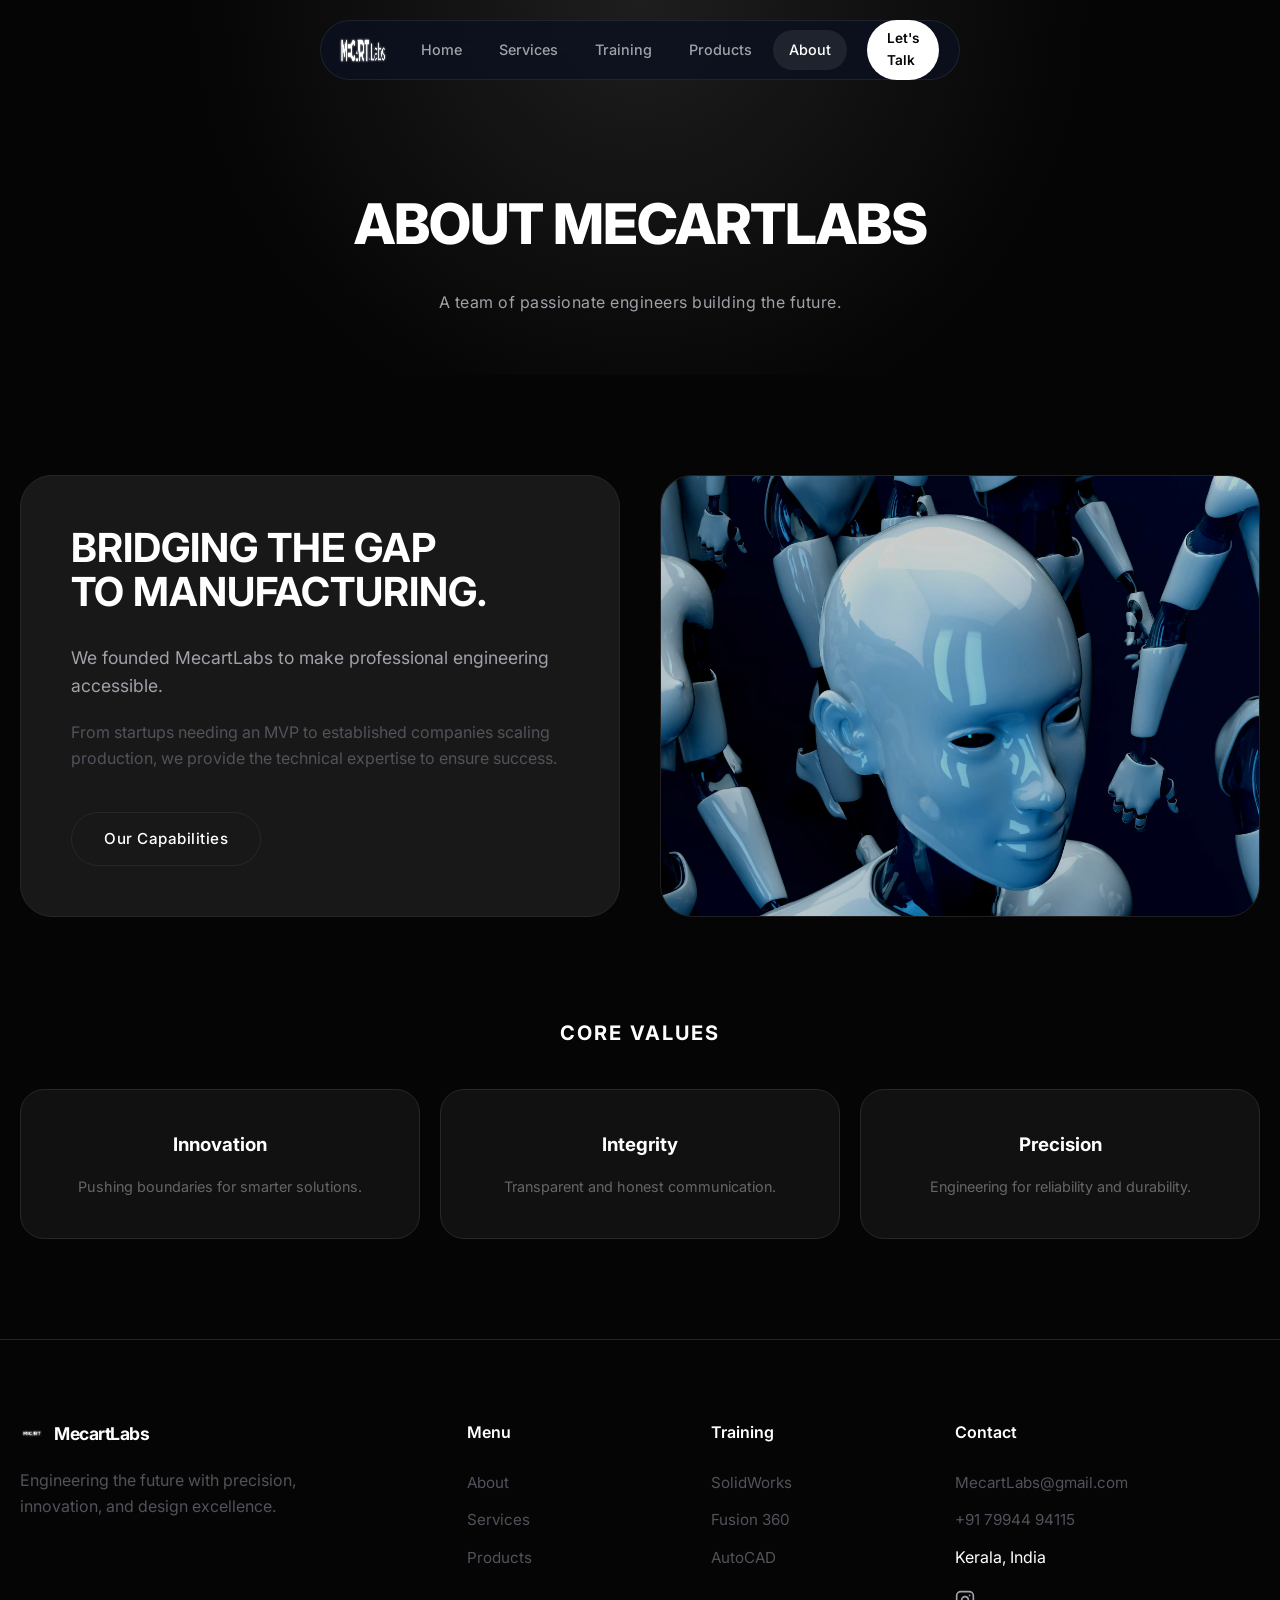
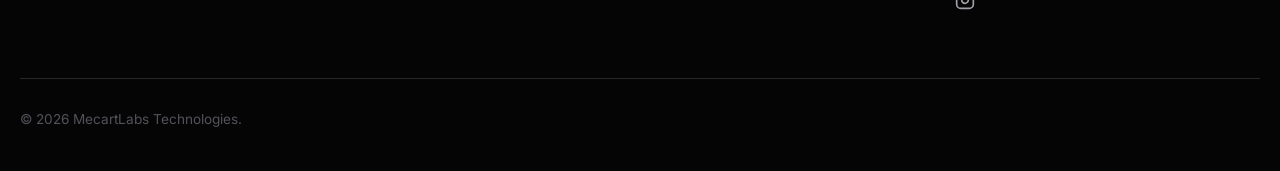
==== about.html @ d646a425 "Initial commit: Website redesign and mobile optimization" ====
<!DOCTYPE html>
<html lang="en">

<head>
    <meta charset="UTF-8">
    <meta name="viewport" content="width=device-width, initial-scale=1.0">
    <title>About Us | MecartLabs</title>
    <link rel="preconnect" href="https://fonts.googleapis.com">
    <link rel="preconnect" href="https://fonts.gstatic.com" crossorigin>
    <link href="https://fonts.googleapis.com/css2?family=Inter:wght@300;400;500;600;700;800&display=swap"
        rel="stylesheet">
    <link rel="stylesheet" href="css/style.css">
</head>

<body>

    <!-- Navbar -->
    <nav class="navbar">
        <div class="nav-container">
            <a href="index.html" class="logo">
                <img src="images/logo_final.png" alt="MecartLabs">
                <!-- <span>MecartLabs</span> -->
            </a>
            <div class="nav-links">
                <a href="index.html">Home</a>
                <a href="services.html">Services</a>
                <a href="training.html">Training</a>
                <a href="products.html">Products</a>
                <a href="about.html" class="active">About</a>
            </div>
            <div class="mobile-toggle">
                <svg xmlns="http://www.w3.org/2000/svg" width="24" height="24" viewBox="0 0 24 24" fill="none"
                    stroke="currentColor" stroke-width="2" stroke-linecap="round" stroke-linejoin="round">
                    <line x1="3" y1="12" x2="21" y2="12"></line>
                    <line x1="3" y1="6" x2="21" y2="6"></line>
                    <line x1="3" y1="18" x2="21" y2="18"></line>
                </svg>
            </div>
            <a href="contact.html" class="nav-cta">Let's Talk</a>
        </div>
    </nav>

    <!-- Header -->
    <header class="page-hero">
        <div class="container">
            <h1>ABOUT MECARTLABS</h1>
            <p style="color: var(--text-secondary); max-width: 600px; margin: 0 auto; letter-spacing: 0.5px;">A team of
                passionate engineers building the future.</p>
        </div>
    </header>

    <!-- Main Content -->
    <section class="section-padding">
        <div class="container">
            <div style="display: grid; grid-template-columns: 1fr 1fr; gap: 40px; align-items: stretch;">
                <div
                    style="background: var(--bg-tertiary); border: 1px solid var(--border-color); border-radius: var(--border-radius-lg); padding: 50px;">
                    <h2 style="font-size: 2.5rem; margin-bottom: 30px; line-height: 1.1;">BRIDGING THE GAP<br>TO
                        MANUFACTURING.</h2>
                    <p style="color: var(--text-secondary); margin-bottom: 20px; font-size: 1.1rem;">We founded
                        MecartLabs to make professional engineering accessible.</p>
                    <p style="color: var(--text-muted); margin-bottom: 40px;">From startups needing an MVP to
                        established companies scaling production, we provide the technical expertise to ensure success.
                    </p>
                    <a href="services.html" class="btn btn-outline">Our Capabilities</a>
                </div>
                <div
                    style="background: url('images/hero_robot.jpg') center/cover; border-radius: var(--border-radius-lg); opacity: 0.8; min-height: 400px; border: 1px solid var(--border-color);">
                </div>
            </div>
        </div>
    </section>

    <!-- Values -->
    <section style="padding-bottom: 100px;">
        <div class="container">
            <h2 style="text-align: center; margin-bottom: 40px; font-size: 1.25rem; letter-spacing: 2px;">CORE VALUES
            </h2>
            <div style="display: grid; grid-template-columns: repeat(3, 1fr); gap: 20px;">
                <div
                    style="background: #111; padding: 40px; border-radius: var(--border-radius-md); text-align: center; border: 1px solid var(--border-color);">
                    <h3 style="color: #fff; margin-bottom: 15px;">Innovation</h3>
                    <p style="color: #666; font-size: 0.9rem;">Pushing boundaries for smarter solutions.</p>
                </div>
                <div
                    style="background: #111; padding: 40px; border-radius: var(--border-radius-md); text-align: center; border: 1px solid var(--border-color);">
                    <h3 style="color: #fff; margin-bottom: 15px;">Integrity</h3>
                    <p style="color: #666; font-size: 0.9rem;">Transparent and honest communication.</p>
                </div>
                <div
                    style="background: #111; padding: 40px; border-radius: var(--border-radius-md); text-align: center; border: 1px solid var(--border-color);">
                    <h3 style="color: #fff; margin-bottom: 15px;">Precision</h3>
                    <p style="color: #666; font-size: 0.9rem;">Engineering for reliability and durability.</p>
                </div>
            </div>
        </div>
    </section>

    <!-- Footer -->
    <footer>
        <div class="container">
            <div class="footer-grid">
                <div class="footer-info">
                    <a href="index.html" class="logo">
                        <img src="images/logo.png" alt="MecartLabs">
                        <span>MecartLabs</span>
                    </a>
                    <p>Engineering the future with precision, innovation, and design excellence.</p>
                </div>
                <div class="footer-col">
                    <h4>Menu</h4>
                    <ul>
                        <li><a href="about.html">About</a></li>
                        <li><a href="services.html">Services</a></li>
                        <li><a href="products.html">Products</a></li>
                    </ul>
                </div>
                <div class="footer-col">
                    <h4>Training</h4>
                    <ul>
                        <li><a href="training.html">SolidWorks</a></li>
                        <li><a href="training.html">Fusion 360</a></li>
                        <li><a href="training.html">AutoCAD</a></li>
                    </ul>
                </div>
                <div class="footer-col">
                    <h4>Contact</h4>
                    <ul>
                        <li><a href="mailto:MecartLabs@gmail.com">MecartLabs@gmail.com</a></li>
                        <li><a href="tel:+917994494115">+91 79944 94115</a></li>
                        <li> Kerala, India</li>
                    </ul>
                    <div style="margin-top: 20px; display: flex; gap: 15px;">
                        <a href="https://www.instagram.com/mecartlabs?igsh=YXBhaHN6cTMzMmp0&utm_source=qr"
                            target="_blank" style="color: var(--text-secondary);"><svg width="20" height="20"
                                viewBox="0 0 24 24" fill="none" stroke="currentColor" stroke-width="2"
                                stroke-linecap="round" stroke-linejoin="round">
                                <rect x="2" y="2" width="20" height="20" rx="5" ry="5"></rect>
                                <path d="M16 11.37A4 4 0 1 1 12.63 8 4 4 0 0 1 16 11.37z"></path>
                                <line x1="17.5" y1="6.5" x2="17.51" y2="6.5"></line>
                            </svg></a>
                    </div>
                </div>
            </div>
            <div class="footer-bottom">
                <p>&copy; 2026 MecartLabs Technologies.</p>
            </div>
        </div>
    </footer>

    <script src="js/main.js"></script>
</body>

</html>
---- css/style.css ----
:root {
  /* Colors - High-Tech Monochrome */
  --bg-primary: #050505;
  --bg-secondary: #0F0F0F;
  --bg-tertiary: #181818;

  --text-primary: #FFFFFF;
  --text-secondary: #A1A1AA;
  --text-muted: #52525B;

  --accent-primary: #F8FAFC;
  /* White/Silver */
  --accent-secondary: #C0C0C0;
  /* Silver */
  --accent-glow: rgba(255, 255, 255, 0.15);

  --border-color: #27272A;

  /* Typography */
  --font-main: 'Inter', sans-serif;
  --font-display: 'Inter', sans-serif;
  /* Could swap for a more tech font if available */

  /* Spacing & Layout */
  --container-width: 1400px;
  --header-height: 80px;
  --border-radius-lg: 32px;
  --border-radius-md: 24px;
  --border-radius-sm: 12px;
}

/* Reset & Base */
*,
*::before,
*::after {
  box-sizing: border-box;
  margin: 0;
  padding: 0;
}

html {
  scroll-behavior: smooth;
}

body {
  font-family: var(--font-main);
  background-color: var(--bg-primary);
  color: var(--text-primary);
  line-height: 1.6;
  overflow-x: hidden;
  font-size: 16px;
}

a {
  text-decoration: none;
  color: inherit;
  transition: all 0.3s cubic-bezier(0.25, 1, 0.5, 1);
}

ul {
  list-style: none;
}

img {
  max-width: 100%;
  display: block;
}

/* Utilities */
.container {
  max-width: var(--container-width);
  margin: 0 auto;
  padding: 0 20px;
}

.section-padding {
  padding: 100px 0;
}

.text-gradient {
  background: linear-gradient(135deg, #FFFFFF, #94A3B8);
  -webkit-background-clip: text;
  background-clip: text;
  -webkit-text-fill-color: transparent;
}

.bento-grid {
  display: grid;
  gap: 20px;
}

.bento-card {
  background: var(--bg-tertiary);
  border: 1px solid var(--border-color);
  border-radius: var(--border-radius-lg);
  padding: 40px;
  overflow: hidden;
  position: relative;
  transition: transform 0.4s cubic-bezier(0.25, 1, 0.5, 1), border-color 0.3s;
}

.bento-card:hover {
  border-color: var(--text-secondary);
}

/* Buttons */
.btn {
  display: inline-flex;
  align-items: center;
  justify-content: center;
  padding: 14px 32px;
  border-radius: 100px;
  /* Pill shape */
  font-weight: 500;
  font-size: 0.95rem;
  cursor: pointer;
  border: none;
  transition: all 0.3s ease;
  letter-spacing: 0.5px;
}

.btn-primary {
  background: var(--text-primary);
  color: var(--bg-primary);
}

.btn-primary:hover {
  background: #E2E2E2;
  transform: translateY(-2px);
  box-shadow: 0 0 20px rgba(255, 255, 255, 0.2);
}

.btn-outline {
  background: transparent;
  border: 1px solid var(--border-color);
  color: var(--text-primary);
}

.btn-outline:hover {
  border-color: var(--text-primary);
  background: rgba(255, 255, 255, 0.05);
}

/* Navbar - Floating Pill Style */
.navbar {
  position: fixed;
  top: 20px;
  left: 50%;
  transform: translateX(-50%);
  width: auto;
  min-width: 400px;
  /* Restored */
  max-width: 90%;
  height: 60px;
  background: rgba(20, 20, 20, 0.8);
  backdrop-filter: blur(16px);
  -webkit-backdrop-filter: blur(16px);
  z-index: 1000;
  border: 1px solid rgba(255, 255, 255, 0.08);
  border-radius: 100px;
  padding: 5px 20px;
}

.nav-container {
  display: flex;
  justify-content: space-between;
  align-items: center;
  height: 100%;
  width: 100%;
  padding: 0;
  gap: 20px;
}

.logo {
  font-size: 1.1rem;
  font-weight: 700;
  display: flex;
  align-items: center;
  gap: 10px;
  color: var(--text-primary);
  letter-spacing: -0.5px;
}

.logo img {
  height: 24px;
  filter: drop-shadow(0 0 1px rgba(255, 255, 255, 0.8));
}

.nav-links {
  display: flex;
  gap: 5px;
}

.nav-links a {
  font-size: 0.9rem;
  font-weight: 500;
  color: var(--text-secondary);
  padding: 8px 16px;
  border-radius: 100px;
  transition: all 0.2s;
}

.nav-links a:hover,
.nav-links a.active {
  color: var(--text-primary);
  background: rgba(255, 255, 255, 0.08);
}

/* CTA Button in Nav */
.nav-cta {
  background: var(--text-primary);
  color: var(--bg-primary);
  padding: 8px 20px;
  border-radius: 100px;
  font-size: 0.85rem;
  font-weight: 600;
}

/* Mobile Toggle */
.mobile-toggle {
  display: none;
  color: var(--text-primary);
  font-size: 1.5rem;
  cursor: pointer;
}


/* Common Hero Styles */
.page-hero {
  padding: 180px 0 60px;
  text-align: center;
  background: radial-gradient(circle at 50% 0%, #1e1e1e 0%, #050505 60%);
}

.page-hero h1 {
  font-size: 3.5rem;
  margin-bottom: 20px;
  font-weight: 800;
  letter-spacing: -1px;
}

/* Footer */
footer {
  background: var(--bg-primary);
  padding: 80px 0 40px;
  border-top: 1px solid var(--border-color);
}

.footer-grid {
  display: grid;
  grid-template-columns: 2fr 1fr 1fr 1.5fr;
  gap: 40px;
  margin-bottom: 60px;
}

.footer-info p {
  color: var(--text-muted);
  margin-top: 20px;
  max-width: 300px;
}

.footer-col h4 {
  color: var(--text-primary);
  margin-bottom: 24px;
  font-size: 1rem;
  font-weight: 600;
}

.footer-col ul li {
  margin-bottom: 12px;
}

.footer-col ul li a {
  color: var(--text-muted);
  font-size: 0.95rem;
}

.footer-col ul li a:hover {
  color: var(--text-primary);
}

.footer-bottom {
  display: flex;
  justify-content: space-between;
  align-items: center;
  padding-top: 30px;
  border-top: 1px solid var(--border-color);
  color: var(--text-muted);
  font-size: 0.85rem;
}

/* Responsive Design */

/* Tablet & Mobile (max-width: 1024px) */
@media (max-width: 1024px) {
  .container {
    max-width: 100%;
    padding: 0 30px;
  }

  .hero-bento {
    grid-template-columns: 1fr;
    grid-template-rows: auto auto auto;
    /* Stack content */
  }

  .hero-main {
    grid-column: 1 / -1;
    grid-row: auto;
    min-height: 500px;
    padding: 40px;
  }

  .hero-content {
    max-width: 100%;
  }

  .hero-title {
    font-size: 3rem;
  }

  .hero-secondary-top {
    grid-column: 1 / -1;
    grid-row: auto;
  }

  .hero-secondary-bottom {
    grid-column: 1 / -1;
    grid-row: auto;
  }

  .stats-strip {
    padding: 30px 0;
    flex-wrap: wrap;
    /* Allow wrapping */
    gap: 30px;
  }

  .stats-strip .stat-block {
    flex: 1 1 40%;
    /* 2 stats per row */
    text-align: center;
    margin-right: 0 !important;
  }
}

/* Mobile Devices (max-width: 768px) */
@media (max-width: 768px) {
  .navbar {
    width: 90%;
    left: 50%;
    min-width: unset;
    justify-content: space-between;
    padding: 10px 20px;
  }

  .nav-links {
    display: none;
    /* Hidden by default */
    position: absolute;
    top: 70px;
    left: 0;
    width: 100%;
    background: rgba(20, 20, 20, 0.95);
    backdrop-filter: blur(16px);
    -webkit-backdrop-filter: blur(16px);
    flex-direction: column;
    padding: 20px;
    border-radius: 20px;
    border: 1px solid rgba(255, 255, 255, 0.1);
    z-index: 999;
  }

  .nav-links.active {
    display: flex;
  }

  .nav-cta {
    display: none;
    /* Hide CTA on mobile, maybe move into menu */
  }

  .mobile-toggle {
    display: block;
  }

  .page-hero {
    padding: 140px 0 40px;
  }

  .page-hero h1 {
    font-size: 2.5rem;
  }

  .footer-grid {
    grid-template-columns: 1fr;
    gap: 40px;
    text-align: left;
  }

  .footer-bottom {
    flex-direction: column;
    gap: 15px;
    text-align: center;
  }

  /* Services & Contact Stacking */
  .contact-layout {
    grid-template-columns: 1fr;
  }
}
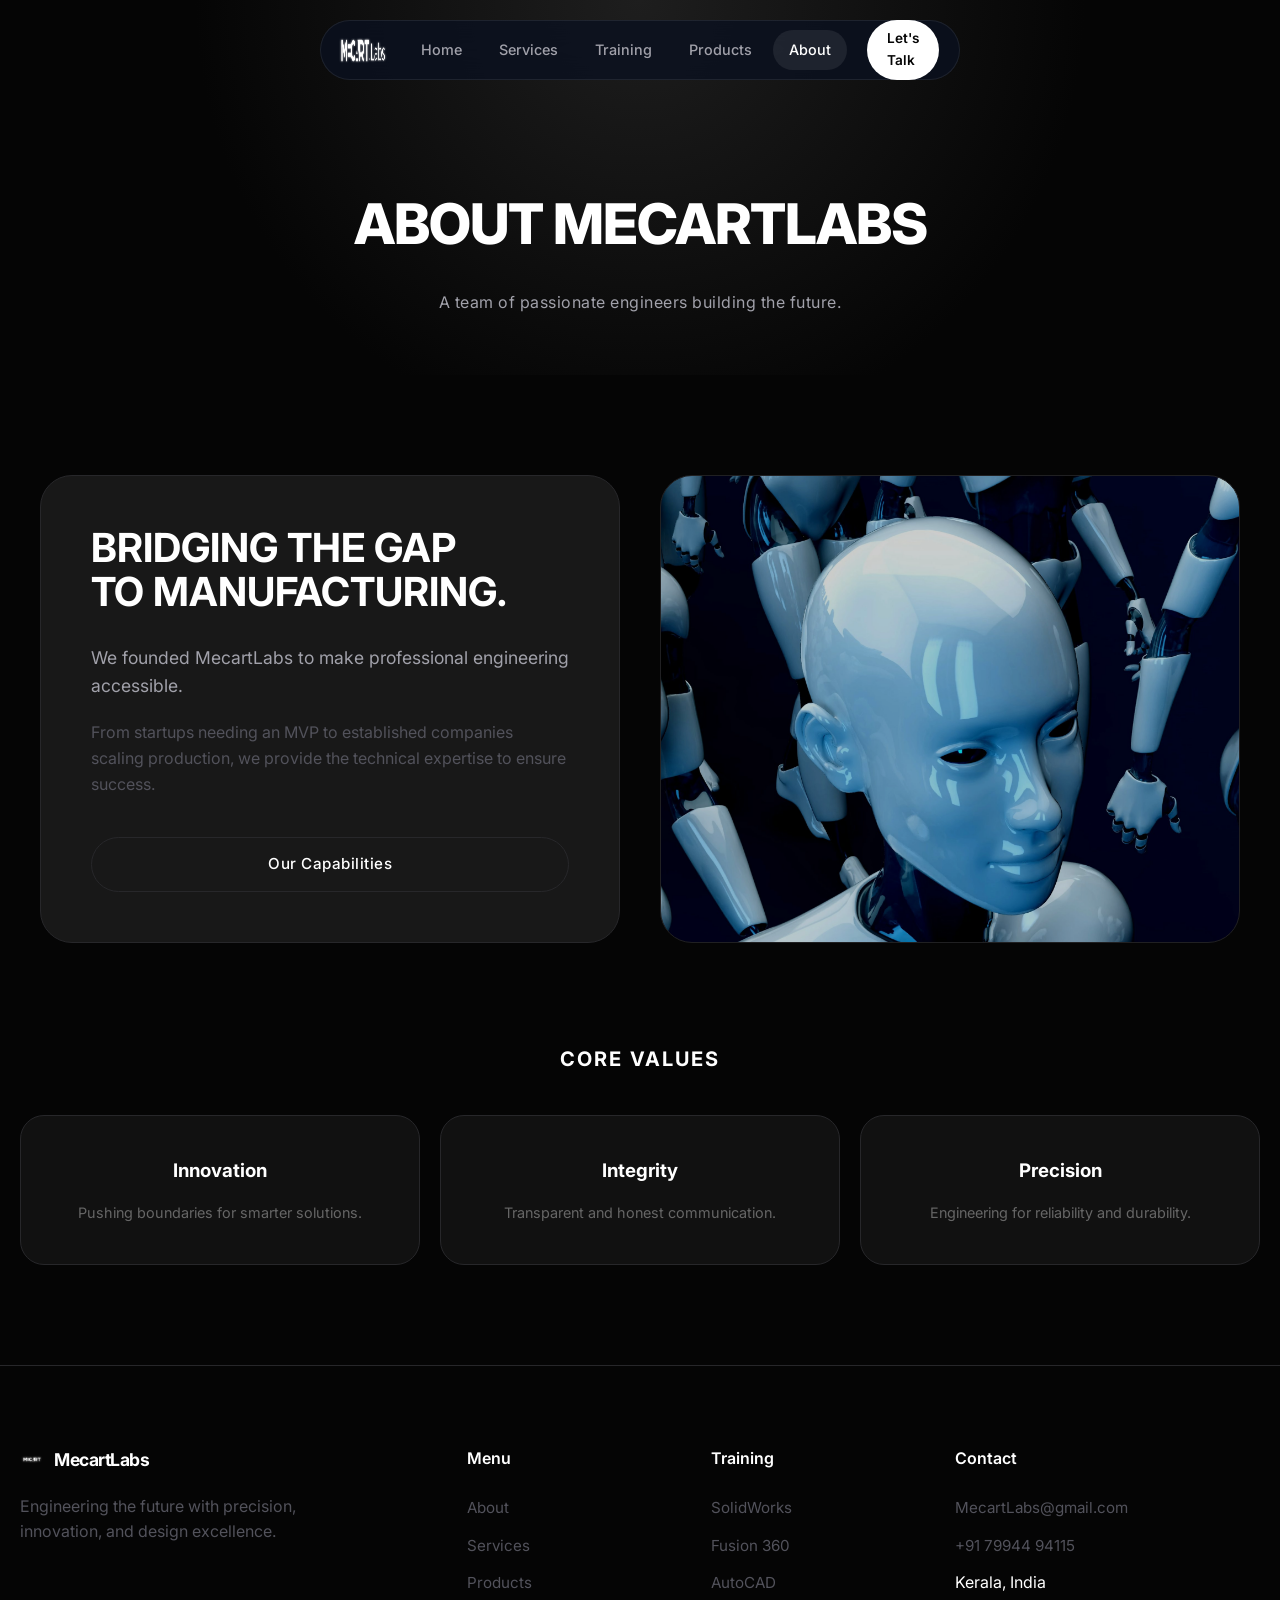
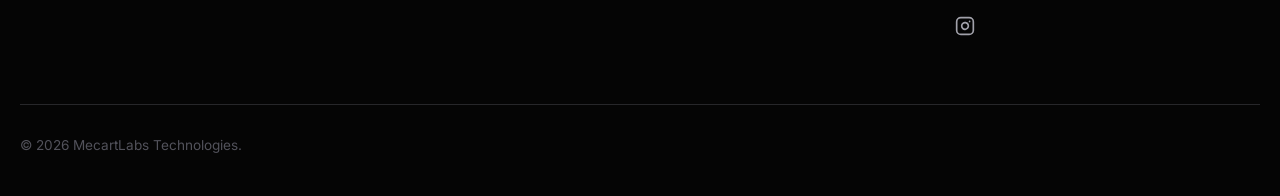
==== commit 21fa9fb6: "Restored About page image and grid layout; fixed alignment" ====
--- a/about.html
+++ b/about.html
@@ -52,20 +52,17 @@
     <!-- Main Content -->
     <section class="section-padding">
         <div class="container">
-            <div style="display: grid; grid-template-columns: 1fr 1fr; gap: 40px; align-items: stretch;">
-                <div
-                    style="background: var(--bg-tertiary); border: 1px solid var(--border-color); border-radius: var(--border-radius-lg); padding: 50px;">
-                    <h2 style="font-size: 2.5rem; margin-bottom: 30px; line-height: 1.1;">BRIDGING THE GAP<br>TO
-                        MANUFACTURING.</h2>
-                    <p style="color: var(--text-secondary); margin-bottom: 20px; font-size: 1.1rem;">We founded
-                        MecartLabs to make professional engineering accessible.</p>
-                    <p style="color: var(--text-muted); margin-bottom: 40px;">From startups needing an MVP to
-                        established companies scaling production, we provide the technical expertise to ensure success.
-                    </p>
-                    <a href="services.html" class="btn btn-outline">Our Capabilities</a>
-                </div>
-                <div
-                    style="background: url('images/hero_robot.jpg') center/cover; border-radius: var(--border-radius-lg); opacity: 0.8; min-height: 400px; border: 1px solid var(--border-color);">
+            <div class="container">
+                <div class="about-grid">
+                    <div class="about-card">
+                        <h2>BRIDGING THE GAP<br>TO MANUFACTURING.</h2>
+                        <p class="about-lead">We founded MecartLabs to make professional engineering accessible.</p>
+                        <p class="about-text">From startups needing an MVP to established companies scaling production,
+                            we
+                            provide the technical expertise to ensure success.</p>
+                        <a href="services.html" class="btn btn-outline">Our Capabilities</a>
+                    </div>
+                    <div class="about-image-card"></div>
                 </div>
             </div>
         </div>
--- a/css/style.css
+++ b/css/style.css
@@ -289,7 +289,219 @@
   font-size: 0.85rem;
 }
 
-/* Responsive Design */
+
+
+/* =========================================
+   Migrated Styles from index.html
+   ========================================= */
+
+/* Modern Hero Bento Grid */
+.hero-section {
+  padding-top: 120px;
+  padding-bottom: 60px;
+}
+
+.hero-bento {
+  display: grid;
+  grid-template-columns: 2fr 1fr;
+  grid-template-rows: 500px 300px;
+  gap: 20px;
+}
+
+/* Large Main Card */
+.hero-main {
+  grid-column: 1 / 2;
+  grid-row: 1 / 3;
+  background: radial-gradient(circle at bottom right, #1a1a1a 0%, #0F0F0F 100%);
+  border: 1px solid var(--border-color);
+  border-radius: var(--border-radius-lg);
+  padding: 60px;
+  position: relative;
+  display: flex;
+  flex-direction: column;
+  justify-content: center;
+  overflow: hidden;
+}
+
+.hero-main::before {
+  content: '';
+  position: absolute;
+  top: 0;
+  left: 0;
+  width: 100%;
+  height: 100%;
+  background: url('../images/hero_blueprint.png') center/cover no-repeat;
+  opacity: 0.4;
+  mix-blend-mode: overlay;
+}
+
+.hero-content {
+  position: relative;
+  z-index: 2;
+  max-width: 80%;
+}
+
+.hero-title {
+  font-size: 4rem;
+  line-height: 1.1;
+  font-weight: 800;
+  margin-bottom: 20px;
+  letter-spacing: -2px;
+  color: var(--text-primary);
+}
+
+.hero-subtitle {
+  font-size: 1.25rem;
+  color: var(--text-secondary);
+  margin-bottom: 40px;
+  font-weight: 400;
+}
+
+/* Secondary Top Card - Services */
+.hero-secondary-top {
+  grid-column: 2 / 3;
+  grid-row: 1 / 2;
+  background: #0F0F0F;
+  border: 1px solid var(--border-color);
+  border-radius: var(--border-radius-lg);
+  padding: 40px;
+  display: flex;
+  flex-direction: column;
+  justify-content: space-between;
+}
+
+.hero-secondary-top h3 {
+  font-size: 1.8rem;
+  margin-bottom: 10px;
+}
+
+.service-list-hero li {
+  padding: 15px 0;
+  border-bottom: 1px solid var(--border-color);
+  color: var(--text-secondary);
+  display: flex;
+  justify-content: space-between;
+  align-items: center;
+}
+
+.service-list-hero li:last-child {
+  border-bottom: none;
+}
+
+/* Secondary Bottom Card - Training CTA */
+.hero-secondary-bottom {
+  grid-column: 2 / 3;
+  grid-row: 2 / 3;
+  background: #E2E8F0;
+  color: #000;
+  border-radius: var(--border-radius-lg);
+  padding: 40px;
+  position: relative;
+  overflow: hidden;
+  display: flex;
+  flex-direction: column;
+  justify-content: center;
+}
+
+.hero-secondary-bottom h3 {
+  font-size: 2rem;
+  font-weight: 800;
+  margin-bottom: 10px;
+  letter-spacing: -1px;
+}
+
+.hero-secondary-bottom p {
+  margin-bottom: 20px;
+  opacity: 0.8;
+}
+
+.arrow-btn {
+  width: 50px;
+  height: 50px;
+  border-radius: 50%;
+  background: #000;
+  color: #fff;
+  display: flex;
+  align-items: center;
+  justify-content: center;
+  font-size: 1.5rem;
+}
+
+/* Stats Strip */
+.stats-strip {
+  display: flex;
+  justify-content: space-evenly;
+  margin-top: 60px;
+  padding: 40px 0;
+  border-top: 1px solid var(--border-color);
+  border-bottom: 1px solid var(--border-color);
+}
+
+.stat-block {
+  text-align: center;
+}
+
+.stat-block h4 {
+  font-size: 3rem;
+  font-weight: 700;
+  color: var(--text-primary);
+  line-height: 1;
+}
+
+.stat-block span {
+  color: var(--text-muted);
+  text-transform: uppercase;
+  font-size: 0.85rem;
+  letter-spacing: 1px;
+}
+
+/* About Page Styles */
+.about-grid {
+  display: grid;
+  grid-template-columns: 1fr 1fr;
+  gap: 40px;
+  align-items: stretch;
+}
+
+.about-card {
+  background: var(--bg-tertiary);
+  border: 1px solid var(--border-color);
+  border-radius: var(--border-radius-lg);
+  padding: 50px;
+  display: flex;
+  flex-direction: column;
+  justify-content: center;
+}
+
+.about-card h2 {
+  font-size: 2.5rem;
+  margin-bottom: 30px;
+  line-height: 1.1;
+  color: var(--text-primary);
+}
+
+.about-lead {
+  color: var(--text-secondary);
+  margin-bottom: 20px;
+  font-size: 1.1rem;
+}
+
+.about-text {
+  color: var(--text-muted);
+  margin-bottom: 40px;
+}
+
+.about-image-card {
+  background: url('../images/hero_robot.jpg') center/cover;
+  border-radius: var(--border-radius-lg);
+  opacity: 0.8;
+  min-height: 400px;
+  border: 1px solid var(--border-color);
+}
+
+/* =========================================
+   Responsive Design (Mobile & Tablet)
+   ========================================= */
 
 /* Tablet & Mobile (max-width: 1024px) */
 @media (max-width: 1024px) {
@@ -301,51 +513,62 @@
   .hero-bento {
     grid-template-columns: 1fr;
     grid-template-rows: auto auto auto;
-    /* Stack content */
-  }
-
-  .hero-main {
-    grid-column: 1 / -1;
-    grid-row: auto;
-    min-height: 500px;
-    padding: 40px;
-  }
-
-  .hero-content {
-    max-width: 100%;
-  }
-
-  .hero-title {
-    font-size: 3rem;
-  }
-
-  .hero-secondary-top {
-    grid-column: 1 / -1;
-    grid-row: auto;
-  }
-
+  }
+
+  .hero-main,
+  .hero-secondary-top,
   .hero-secondary-bottom {
     grid-column: 1 / -1;
     grid-row: auto;
   }
 
+  .hero-main {
+    min-height: 500px;
+    padding: 40px;
+  }
+
+  .hero-content {
+    max-width: 100%;
+  }
+
+  .hero-title {
+    font-size: 3rem;
+  }
+
   .stats-strip {
     padding: 30px 0;
     flex-wrap: wrap;
-    /* Allow wrapping */
     gap: 30px;
   }
 
   .stats-strip .stat-block {
     flex: 1 1 40%;
-    /* 2 stats per row */
-    text-align: center;
     margin-right: 0 !important;
   }
 }
 
 /* Mobile Devices (max-width: 768px) */
 @media (max-width: 768px) {
+
+  /* Prevent horizontal scroll */
+  html,
+  body {
+    overflow-x: hidden;
+    width: 100%;
+  }
+
+  .container {
+    padding: 0 20px;
+    width: 100%;
+    overflow-x: hidden;
+  }
+
+  .bento-card {
+    padding: 24px;
+    width: 100%;
+  }
+
+  /* Optimized Navbar */
   .navbar {
     width: 90%;
     left: 50%;
@@ -356,40 +579,114 @@
 
   .nav-links {
     display: none;
-    /* Hidden by default */
     position: absolute;
     top: 70px;
     left: 0;
     width: 100%;
-    background: rgba(20, 20, 20, 0.95);
-    backdrop-filter: blur(16px);
-    -webkit-backdrop-filter: blur(16px);
+    background: rgba(15, 15, 15, 0.98);
+    backdrop-filter: blur(20px);
+    -webkit-backdrop-filter: blur(20px);
     flex-direction: column;
-    padding: 20px;
-    border-radius: 20px;
+    padding: 30px 20px;
+    border-radius: 24px;
     border: 1px solid rgba(255, 255, 255, 0.1);
     z-index: 999;
+    align-items: center;
+    box-shadow: 0 10px 40px rgba(0, 0, 0, 0.5);
   }
 
   .nav-links.active {
     display: flex;
   }
 
+  .nav-links a {
+    width: 100%;
+    text-align: center;
+    padding: 15px;
+    font-size: 1.1rem;
+  }
+
   .nav-cta {
     display: none;
-    /* Hide CTA on mobile, maybe move into menu */
   }
 
   .mobile-toggle {
     display: block;
   }
 
+  /* Hero Section Optimizations (Global) */
   .page-hero {
     padding: 140px 0 40px;
   }
 
+  /* Critical Fix: Hero Title Typography for All Pages */
+  .hero-title,
   .page-hero h1 {
-    font-size: 2.5rem;
+    font-size: 2rem !important;
+    /* Force smaller size */
+    line-height: 1.2;
+    word-break: normal;
+    overflow-wrap: break-word;
+    hyphens: auto;
+    width: 100%;
+  }
+
+  .hero-subtitle,
+  .page-hero p {
+    font-size: 1rem;
+    max-width: 100%;
+  }
+
+  /* Hero Buttons - Full Width */
+  .hero-content div[style*="flex"] {
+    flex-direction: column;
+    width: 100%;
+    gap: 15px !important;
+  }
+
+  /* Force Centering of Hero Content Container */
+  .hero-content {
+    display: flex;
+    flex-direction: column;
+    align-items: center;
+    text-align: center;
+    width: 100%;
+  }
+
+  .hero-content .btn {
+    width: 100%;
+  }
+
+  /* Stats Strip - 2x2 Grid */
+  .stats-strip {
+    display: grid;
+    grid-template-columns: 1fr 1fr;
+    gap: 15px;
+    text-align: center;
+    width: 100%;
+  }
+
+  .stat-block {
+    flex: unset;
+    min-width: 0;
+  }
+
+  .stat-block h4 {
+    font-size: 2rem;
+  }
+
+  /* Force vertical stacking for Services/Training grids if flex/grid used */
+  .services-grid,
+  .training-grid,
+  .products-grid {
+    display: flex !important;
+    flex-direction: column !important;
+    gap: 30px;
+  }
+
+  /* Or if grid used */
+  [class*="grid"] {
+    grid-template-columns: 1fr !important;
   }
 
   .footer-grid {
@@ -404,8 +701,24 @@
     text-align: center;
   }
 
-  /* Services & Contact Stacking */
   .contact-layout {
     grid-template-columns: 1fr;
   }
+
+  /* About Page Mobile Fixes */
+  .about-grid {
+    grid-template-columns: 1fr !important;
+    gap: 20px;
+  }
+
+  .about-card {
+    padding: 30px !important;
+    text-align: center !important;
+    align-items: center;
+  }
+
+  .about-card h2 {
+    font-size: 2rem !important;
+    /* Fix oversized header */
+  }
 }
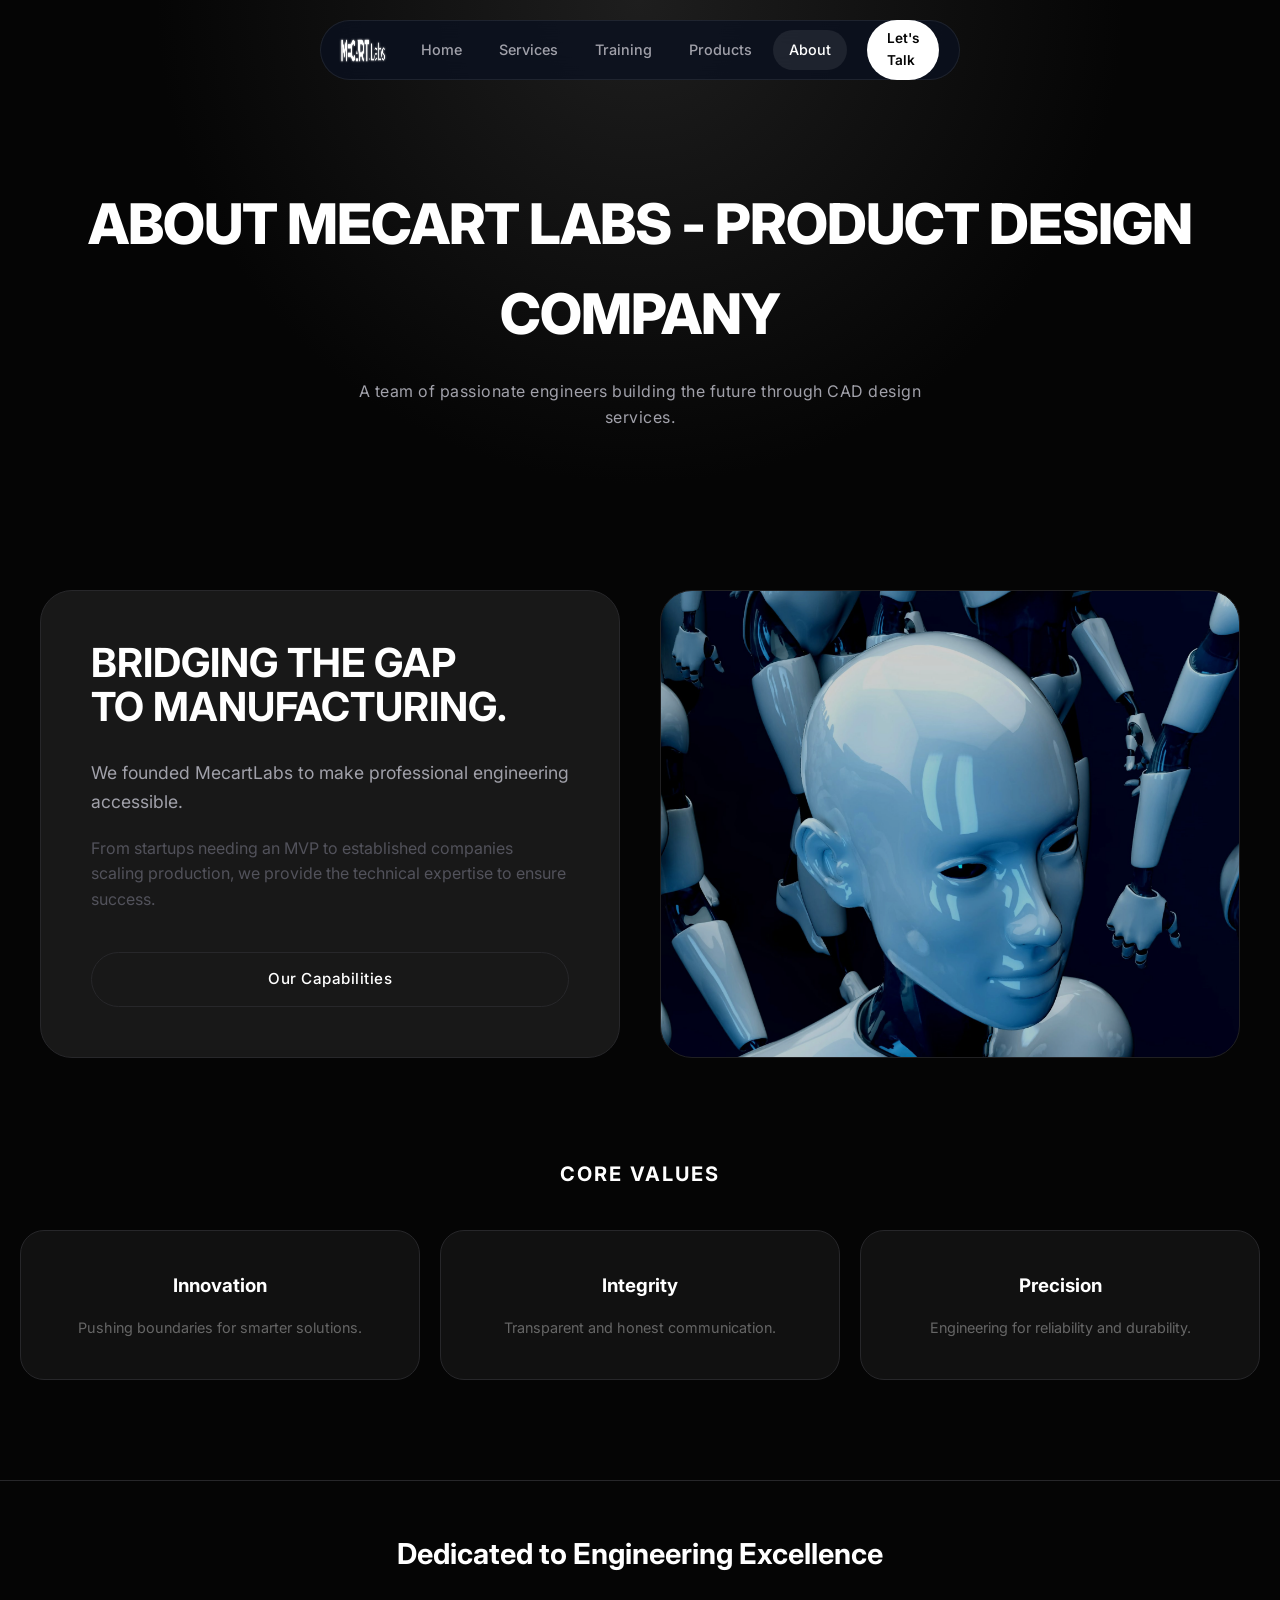
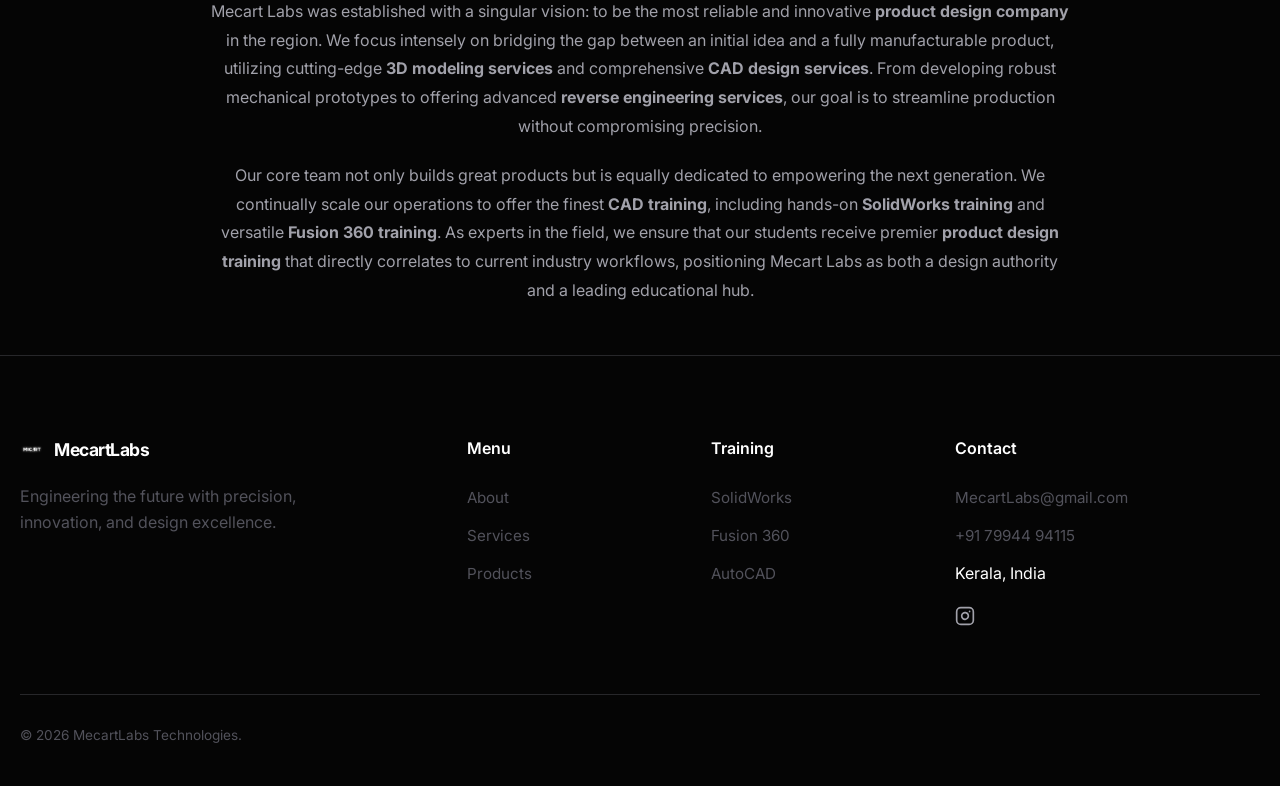
==== commit a05aa50e: "SEO Optimization: Update meta tags, H1s, add alt text, and SEO content sections" ====
--- a/about.html
+++ b/about.html
@@ -4,7 +4,8 @@
 <head>
     <meta charset="UTF-8">
     <meta name="viewport" content="width=device-width, initial-scale=1.0">
-    <title>About Us | MecartLabs</title>
+    <meta name="description" content="Learn about Mecart Labs, a leading product design company specializing in 3D modeling services, reverse engineering, and professional CAD training.">
+    <title>About Mecart Labs | Top Product Design Company & CAD Experts</title>
     <link rel="preconnect" href="https://fonts.googleapis.com">
     <link rel="preconnect" href="https://fonts.gstatic.com" crossorigin>
     <link href="https://fonts.googleapis.com/css2?family=Inter:wght@300;400;500;600;700;800&display=swap"
@@ -18,7 +19,7 @@
     <nav class="navbar">
         <div class="nav-container">
             <a href="index.html" class="logo">
-                <img src="images/logo_final.png" alt="MecartLabs">
+                <img src="images/logo_final.png" alt="About Mecart Labs">
                 <!-- <span>MecartLabs</span> -->
             </a>
             <div class="nav-links">
@@ -43,9 +44,9 @@
     <!-- Header -->
     <header class="page-hero">
         <div class="container">
-            <h1>ABOUT MECARTLABS</h1>
+            <h1>ABOUT MECART LABS - PRODUCT DESIGN COMPANY</h1>
             <p style="color: var(--text-secondary); max-width: 600px; margin: 0 auto; letter-spacing: 0.5px;">A team of
-                passionate engineers building the future.</p>
+                passionate engineers building the future through CAD design services.</p>
         </div>
     </header>
 
@@ -93,13 +94,26 @@
         </div>
     </section>
 
+    <!-- SEO Content Section -->
+    <section class="section-padding" style="padding-top: 50px; padding-bottom: 50px; border-top: 1px solid var(--border-color);">
+        <div class="container" style="max-width: 900px; text-align: center;">
+            <h2 style="font-size: 1.8rem; margin-bottom: 20px;">Dedicated to Engineering Excellence</h2>
+            <p style="color: var(--text-secondary); line-height: 1.8; margin-bottom: 20px;">
+                Mecart Labs was established with a singular vision: to be the most reliable and innovative <strong>product design company</strong> in the region. We focus intensely on bridging the gap between an initial idea and a fully manufacturable product, utilizing cutting-edge <strong>3D modeling services</strong> and comprehensive <strong>CAD design services</strong>. From developing robust mechanical prototypes to offering advanced <strong>reverse engineering services</strong>, our goal is to streamline production without compromising precision.
+            </p>
+            <p style="color: var(--text-secondary); line-height: 1.8;">
+                Our core team not only builds great products but is equally dedicated to empowering the next generation. We continually scale our operations to offer the finest <strong>CAD training</strong>, including hands-on <strong>SolidWorks training</strong> and versatile <strong>Fusion 360 training</strong>. As experts in the field, we ensure that our students receive premier <strong>product design training</strong> that directly correlates to current industry workflows, positioning Mecart Labs as both a design authority and a leading educational hub.
+            </p>
+        </div>
+    </section>
+
     <!-- Footer -->
     <footer>
         <div class="container">
             <div class="footer-grid">
                 <div class="footer-info">
                     <a href="index.html" class="logo">
-                        <img src="images/logo.png" alt="MecartLabs">
+                        <img src="images/logo.png" alt="Mecart Labs product design company">
                         <span>MecartLabs</span>
                     </a>
                     <p>Engineering the future with precision, innovation, and design excellence.</p>
--- a/css/style.css
+++ b/css/style.css
@@ -599,6 +599,12 @@
     display: flex;
   }
 
+  /* Scale Logo for Mobile */
+  .logo img {
+    transform: scale(0.6);
+    transform-origin: left center;
+  }
+
   .nav-links a {
     width: 100%;
     text-align: center;
@@ -622,13 +628,21 @@
   /* Critical Fix: Hero Title Typography for All Pages */
   .hero-title,
   .page-hero h1 {
-    font-size: 2rem !important;
-    /* Force smaller size */
-    line-height: 1.2;
+    font-size: 1.8rem !important;
+    /* Smaller size to fit long words */
+    line-height: 1.1;
     word-break: normal;
-    overflow-wrap: break-word;
-    hyphens: auto;
-    width: 100%;
+    /* Default break behavior */
+    overflow-wrap: normal;
+    /* Try not to break words */
+    -webkit-hyphens: none;
+    -ms-hyphens: none;
+    hyphens: none !important;
+    /* Strict no-hyphens rule */
+    width: 100%;
+    text-align: center !important;
+    padding: 0 2px;
+    /* Maximum horizontal space */
   }
 
   .hero-subtitle,
@@ -675,14 +689,21 @@
     font-size: 2rem;
   }
 
-  /* Force vertical stacking for Services/Training grids if flex/grid used */
-  .services-grid,
-  .training-grid,
-  .products-grid {
+  /* Force vertical stacking for Services/Training grids */
+  .services-layout,
+  .training-bento,
+  .product-bento {
     display: flex !important;
     flex-direction: column !important;
     gap: 30px;
   }
+
+  /* Or if grid used */
+  [class*="bento"],
+  [class*="layout"] {
+    grid-template-columns: 1fr !important;
+  }
+
 
   /* Or if grid used */
   [class*="grid"] {
@@ -718,7 +739,9 @@
   }
 
   .about-card h2 {
-    font-size: 2rem !important;
-    /* Fix oversized header */
+    font-size: 1.8rem !important;
+    /* Resize to match hero confidence */
+    hyphens: none !important;
+    word-break: keep-all;
   }
 }
